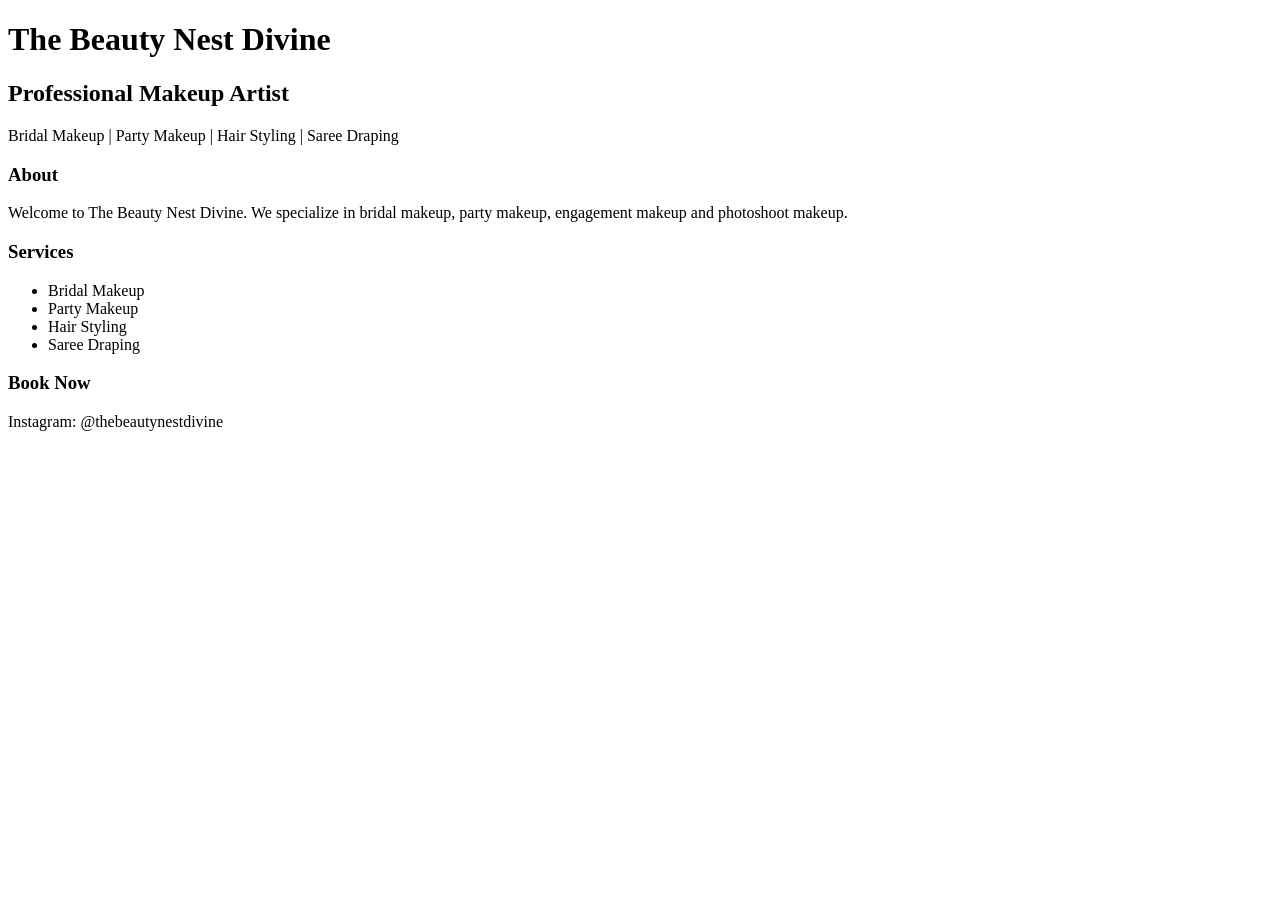
==== index.html @ 92634c70 "Create index.html" ====
<!DOCTYPE html>
<html>
<head>
<title>The Beauty Nest Divine</title>
</head>
<body>

<h1>The Beauty Nest Divine</h1>

<h2>Professional Makeup Artist</h2>

<p>Bridal Makeup | Party Makeup | Hair Styling | Saree Draping</p>

<h3>About</h3>

<p>
Welcome to The Beauty Nest Divine. We specialize in bridal makeup,
party makeup, engagement makeup and photoshoot makeup.
</p>

<h3>Services</h3>

<ul>
<li>Bridal Makeup</li>
<li>Party Makeup</li>
<li>Hair Styling</li>
<li>Saree Draping</li>
</ul>

<h3>Book Now</h3>

<p>Instagram: @thebeautynestdivine</p>

</body>
</html>
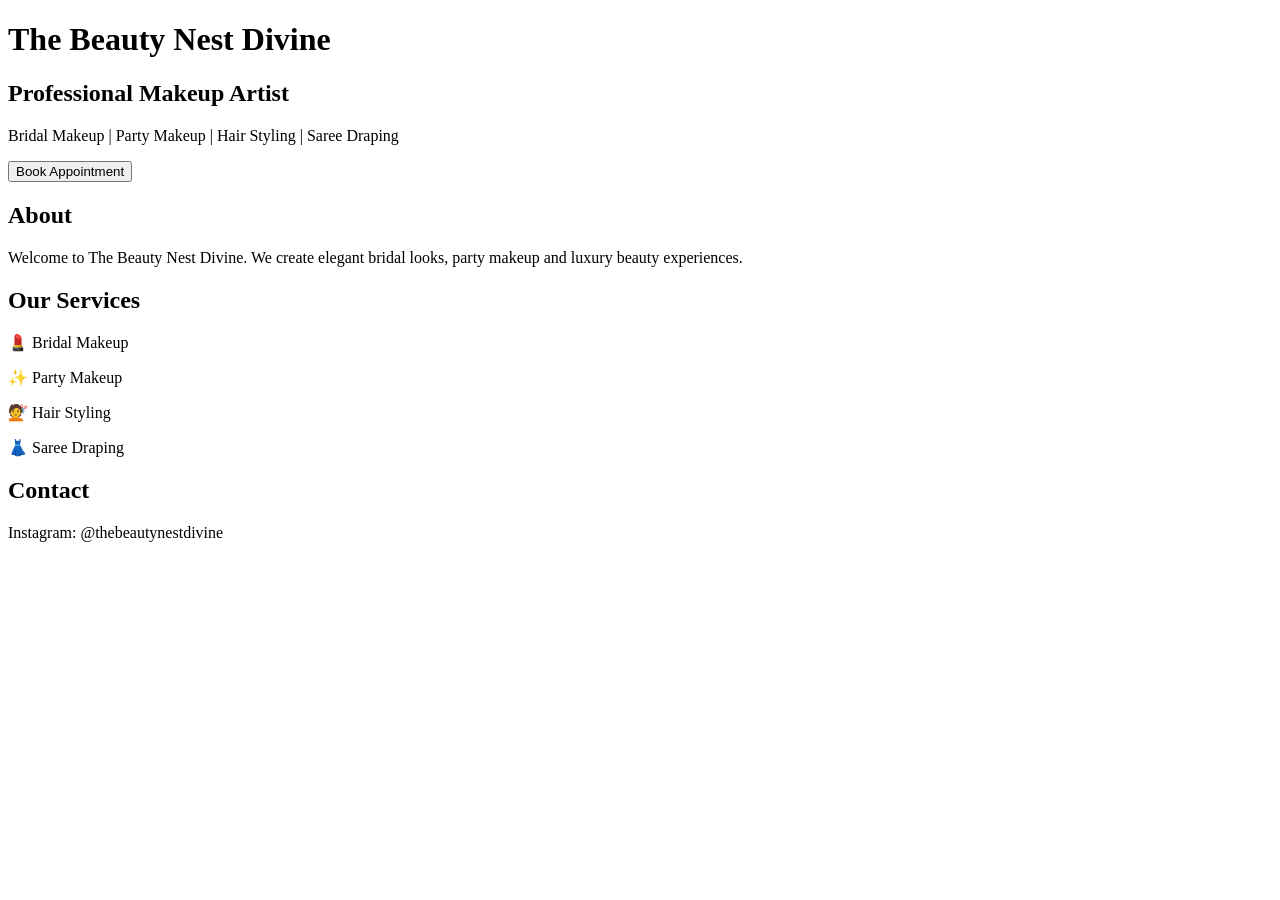
==== commit 3a808e30: "Update index.html" ====
--- a/index.html
+++ b/index.html
@@ -2,34 +2,42 @@
 <html>
 <head>
 <title>The Beauty Nest Divine</title>
+<link rel="stylesheet" href="style.css">
 </head>
+
 <body>
 
+<header>
 <h1>The Beauty Nest Divine</h1>
+<h2>Professional Makeup Artist</h2>
+<p>Bridal Makeup | Party Makeup | Hair Styling | Saree Draping</p>
+<button>Book Appointment</button>
+</header>
 
-<h2>Professional Makeup Artist</h2>
+<section>
+<h2>About</h2>
+<p>
+Welcome to The Beauty Nest Divine. We create elegant bridal looks,
+party makeup and luxury beauty experiences.
+</p>
+</section>
 
-<p>Bridal Makeup | Party Makeup | Hair Styling | Saree Draping</p>
+<section>
+<h2>Our Services</h2>
 
-<h3>About</h3>
+<div class="services">
+<p>💄 Bridal Makeup</p>
+<p>✨ Party Makeup</p>
+<p>💇 Hair Styling</p>
+<p>👗 Saree Draping</p>
+</div>
 
-<p>
-Welcome to The Beauty Nest Divine. We specialize in bridal makeup,
-party makeup, engagement makeup and photoshoot makeup.
-</p>
+</section>
 
-<h3>Services</h3>
-
-<ul>
-<li>Bridal Makeup</li>
-<li>Party Makeup</li>
-<li>Hair Styling</li>
-<li>Saree Draping</li>
-</ul>
-
-<h3>Book Now</h3>
-
+<section>
+<h2>Contact</h2>
 <p>Instagram: @thebeautynestdivine</p>
+</section>
 
 </body>
 </html>
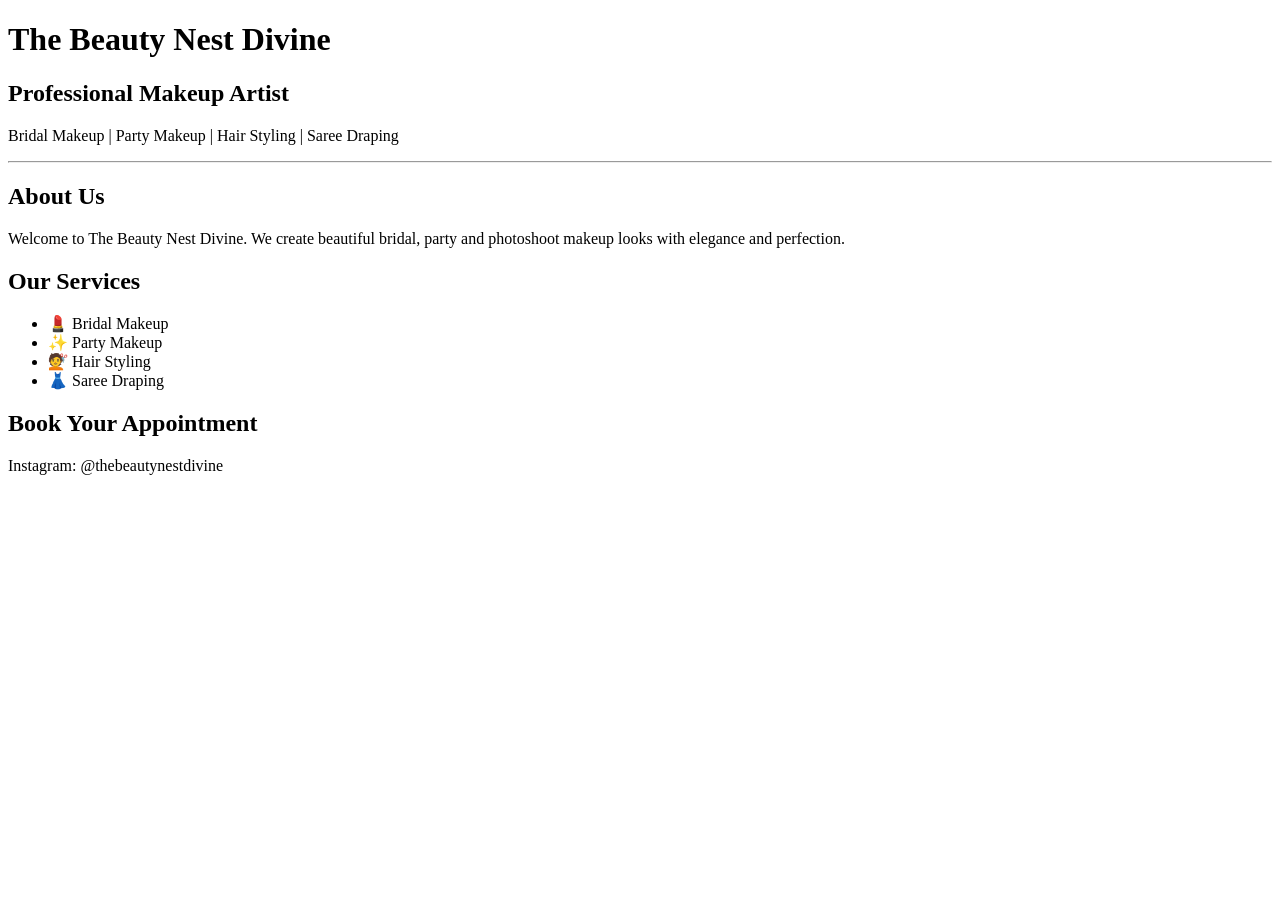
==== commit a08f3e1c: "Update index.html" ====
--- a/index.html
+++ b/index.html
@@ -2,42 +2,41 @@
 <html>
 <head>
 <title>The Beauty Nest Divine</title>
-<link rel="stylesheet" href="style.css">
 </head>
 
 <body>
 
-<header>
 <h1>The Beauty Nest Divine</h1>
+
 <h2>Professional Makeup Artist</h2>
-<p>Bridal Makeup | Party Makeup | Hair Styling | Saree Draping</p>
-<button>Book Appointment</button>
-</header>
 
-<section>
-<h2>About</h2>
 <p>
-Welcome to The Beauty Nest Divine. We create elegant bridal looks,
-party makeup and luxury beauty experiences.
+Bridal Makeup | Party Makeup | Hair Styling | Saree Draping
 </p>
-</section>
 
-<section>
+<hr>
+
+<h2>About Us</h2>
+
+<p>
+Welcome to The Beauty Nest Divine. We create beautiful bridal,
+party and photoshoot makeup looks with elegance and perfection.
+</p>
+
 <h2>Our Services</h2>
 
-<div class="services">
-<p>💄 Bridal Makeup</p>
-<p>✨ Party Makeup</p>
-<p>💇 Hair Styling</p>
-<p>👗 Saree Draping</p>
-</div>
+<ul>
+<li>💄 Bridal Makeup</li>
+<li>✨ Party Makeup</li>
+<li>💇 Hair Styling</li>
+<li>👗 Saree Draping</li>
+</ul>
 
-</section>
+<h2>Book Your Appointment</h2>
 
-<section>
-<h2>Contact</h2>
-<p>Instagram: @thebeautynestdivine</p>
-</section>
+<p>
+Instagram: @thebeautynestdivine
+</p>
 
 </body>
 </html>
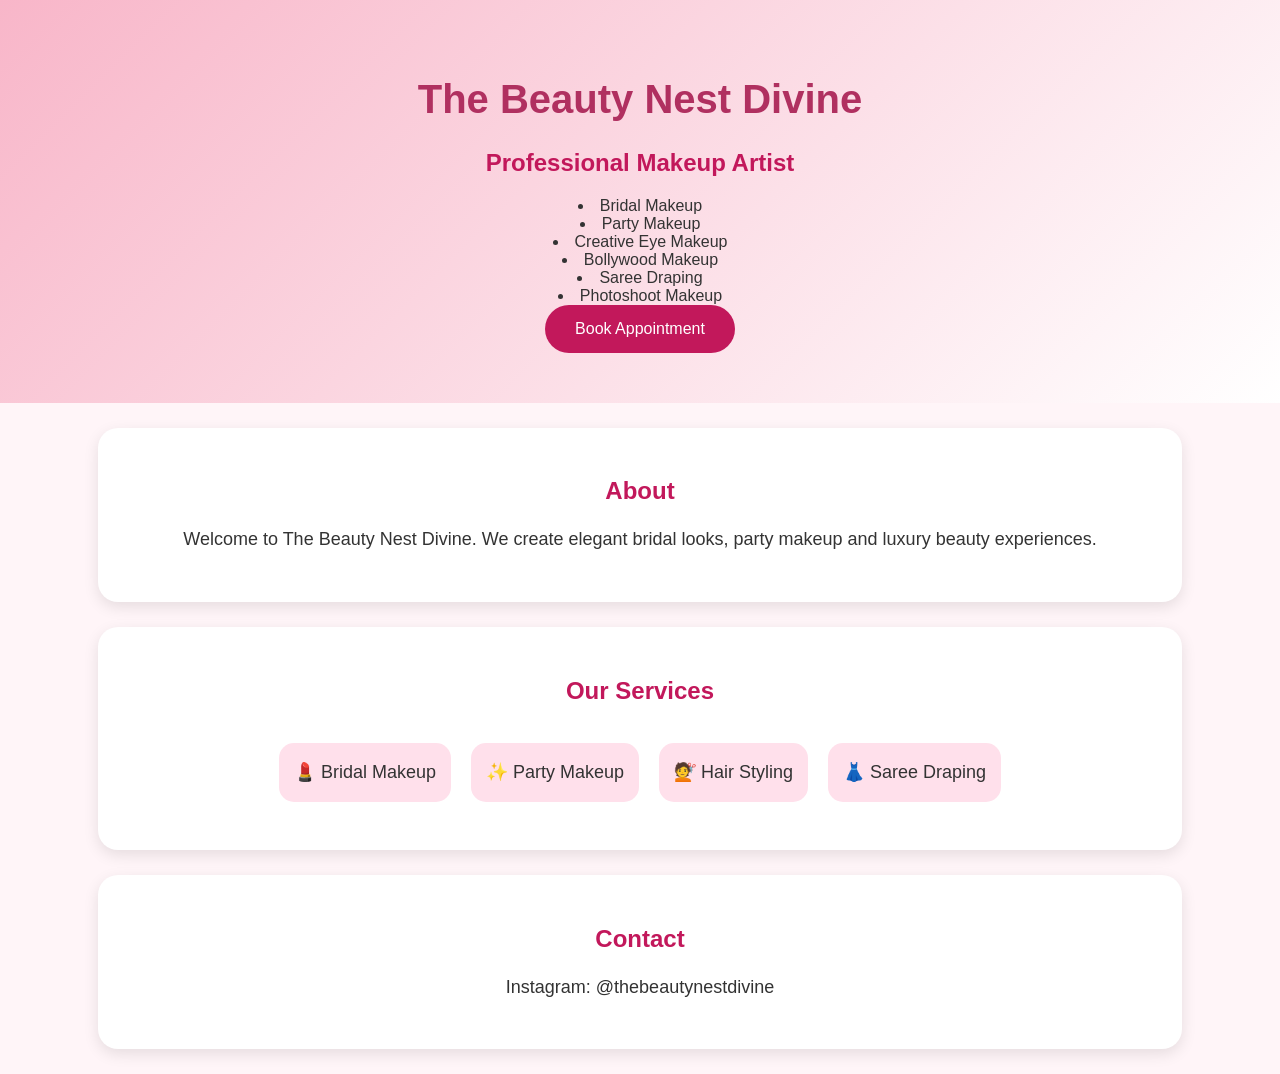
==== commit f7acf6af: "Update index.html" ====
--- a/index.html
+++ b/index.html
@@ -1,42 +1,48 @@
-<!DOCTYPE html>
+<!DOCTYPE html> 
 <html>
 <head>
 <title>The Beauty Nest Divine</title>
+<link rel="stylesheet" href="style.css">
 </head>
 
 <body>
 
-<h1>The Beauty Nest Divine</h1>
+<header>
+<h1>The Beauty Nest Divine</h1> 
+<h2>Professional Makeup Artist</h2>
+<li>Bridal Makeup</li>
+<li>Party Makeup</li>
+<li>Creative Eye Makeup</li>
+<li>Bollywood Makeup</li>
+<li>Saree Draping</li>
+<li>Photoshoot Makeup</li>
+<button>Book Appointment</button>
+</header>
 
-<h2>Professional Makeup Artist</h2>
+<section>
+<h2>About</h2>
+<p>
+Welcome to The Beauty Nest Divine. We create elegant bridal looks,
+party makeup and luxury beauty experiences.
+</p>
+</section>
 
-<p>
-Bridal Makeup | Party Makeup | Hair Styling | Saree Draping
-</p>
-
-<hr>
-
-<h2>About Us</h2>
-
-<p>
-Welcome to The Beauty Nest Divine. We create beautiful bridal,
-party and photoshoot makeup looks with elegance and perfection.
-</p>
-
+<section>
 <h2>Our Services</h2>
 
-<ul>
-<li>💄 Bridal Makeup</li>
-<li>✨ Party Makeup</li>
-<li>💇 Hair Styling</li>
-<li>👗 Saree Draping</li>
-</ul>
+<div class="services">
+<p>💄 Bridal Makeup</p>
+<p>✨ Party Makeup</p>
+<p>💇 Hair Styling</p>
+<p>👗 Saree Draping</p>
+</div>
 
-<h2>Book Your Appointment</h2>
+</section>
 
-<p>
-Instagram: @thebeautynestdivine
-</p>
+<section>
+<h2>Contact</h2>
+<p>Instagram: @thebeautynestdivine</p>
+</section>
 
 </body>
 </html>
--- a/style.css
+++ b/style.css
@@ -0,0 +1,63 @@
+body {
+    font-family: Arial, sans-serif;
+    background-color: #fff5f8;
+    color: #333;
+    margin: 0;
+    padding: 0;
+    text-align: center;
+}
+
+header {
+    background: linear-gradient(135deg, #f8b6c9, #fff);
+    padding: 50px 20px;
+}
+
+h1 {
+    color: #b03060;
+    font-size: 40px;
+}
+
+h2 {
+    color: #c2185b;
+}
+
+p {
+    font-size: 18px;
+    line-height: 1.6;
+}
+
+section {
+    background: white;
+    margin: 25px auto;
+    padding: 30px;
+    width: 80%;
+    border-radius: 20px;
+    box-shadow: 0 5px 15px rgba(0,0,0,0.1);
+}
+
+.services {
+    display: flex;
+    justify-content: center;
+    gap: 20px;
+    flex-wrap: wrap;
+}
+
+.services p {
+    background: #ffe0eb;
+    padding: 15px;
+    border-radius: 15px;
+}
+
+button {
+    background: #c2185b;
+    color: white;
+    border: none;
+    padding: 15px 30px;
+    border-radius: 30px;
+    font-size: 16px;
+    cursor: pointer;
+}
+
+button:hover {
+    background: #8e1645;
+}
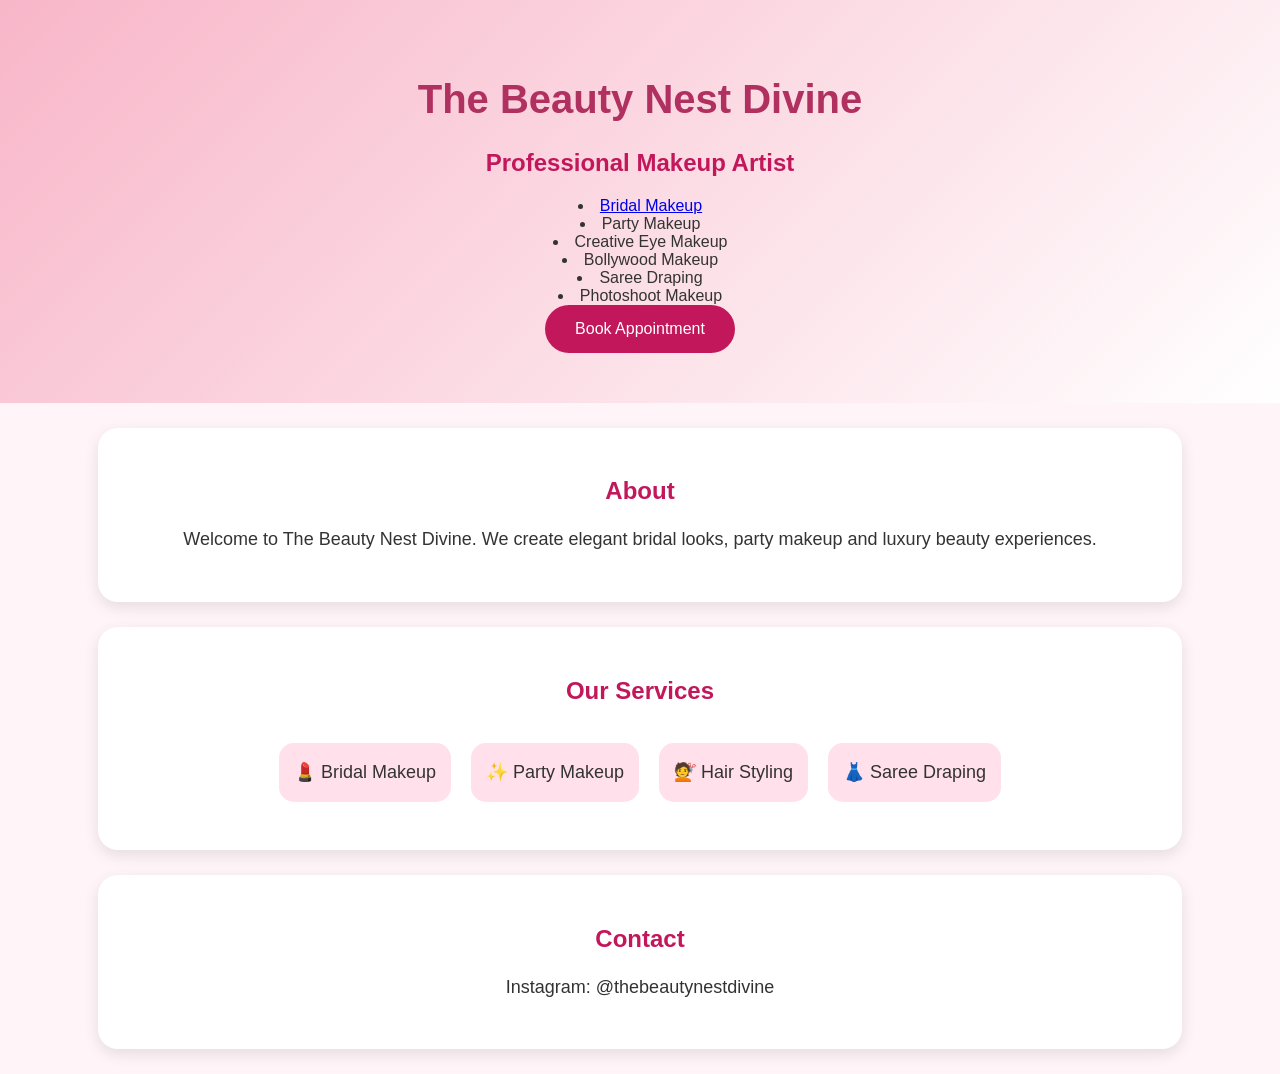
==== commit a7dd54a4: "Update index.html" ====
--- a/index.html
+++ b/index.html
@@ -10,7 +10,7 @@
 <header>
 <h1>The Beauty Nest Divine</h1> 
 <h2>Professional Makeup Artist</h2>
-<li>Bridal Makeup</li>
+<li><a href="bridal.html">Bridal Makeup</a></li>
 <li>Party Makeup</li>
 <li>Creative Eye Makeup</li>
 <li>Bollywood Makeup</li>
